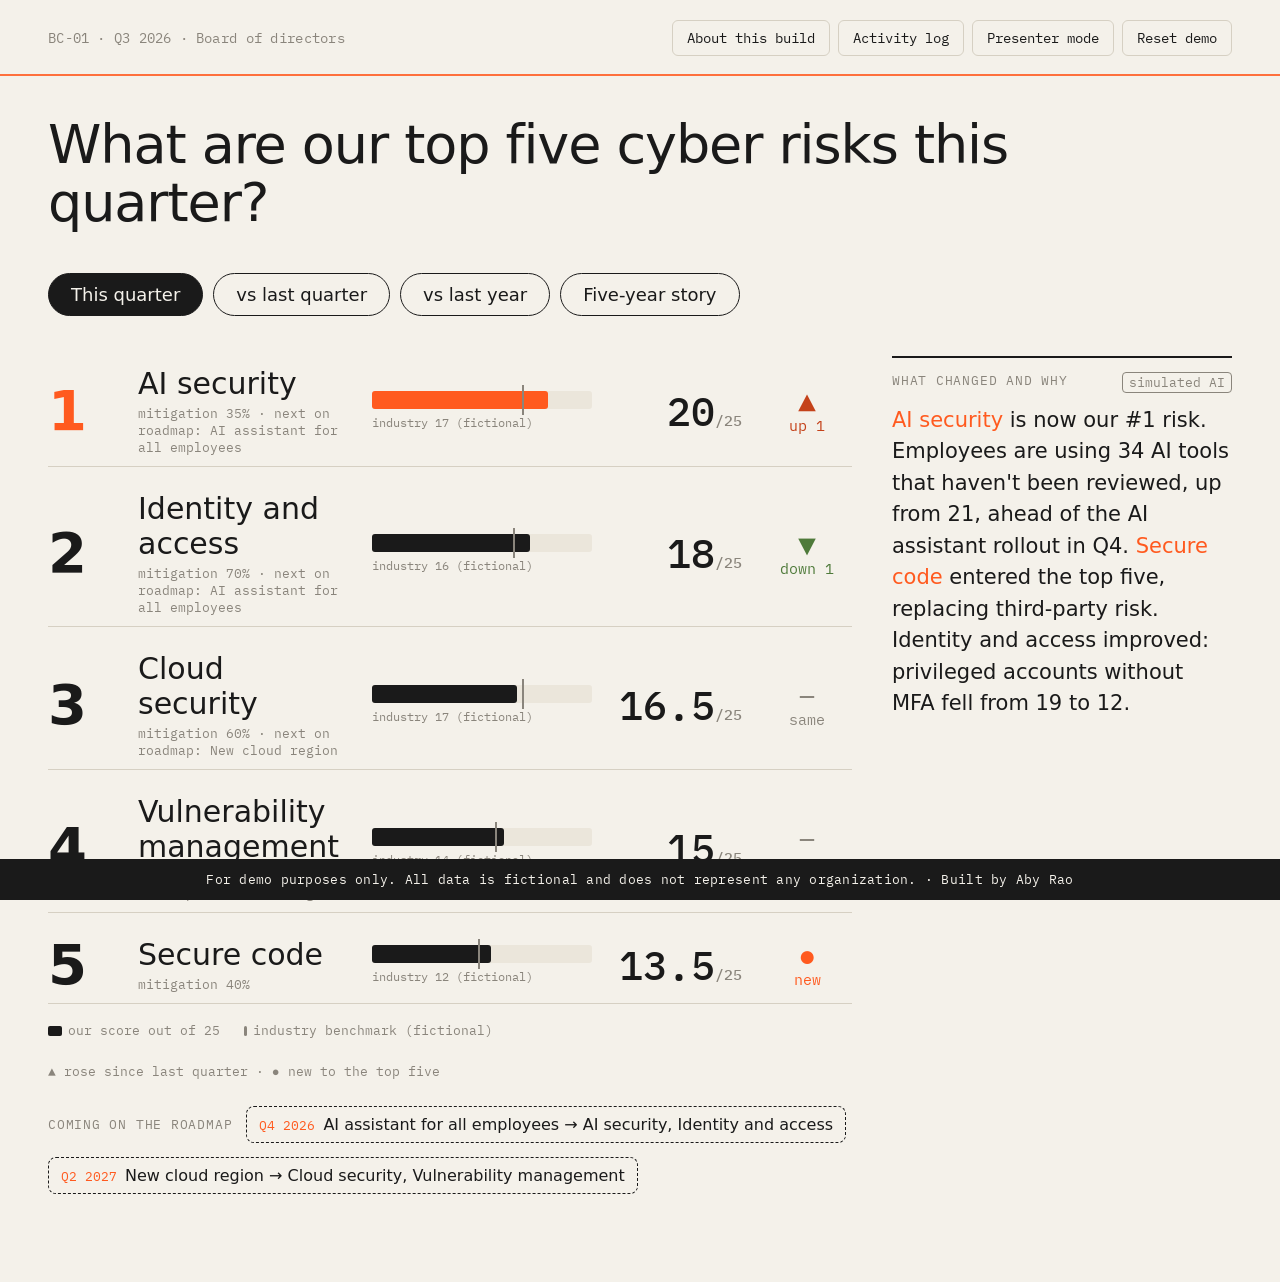
==== BC-01_top5-risk-board-update/index.html @ 69459df3 "Build BC-01 quarterly top 5 risk board update prototype and thumbnail Offline dashboard with four vi" ====
<!doctype html>
<html lang="en">
<head>
  <meta charset="utf-8">
  <meta name="viewport" content="width=device-width, initial-scale=1">
  <title>Top 5 Risk Board Update · BC-01</title>
  <link rel="stylesheet" href="css/styles.css">
</head>
<body>
  <div class="thread" aria-hidden="true"></div>

  <header class="top">
    <div class="meta mono">
      <span>BC-01</span><span class="dot">·</span><span id="quarterNow">Q3 2026</span><span class="dot">·</span><span>Board of directors</span>
    </div>
    <div class="controls">
      <button id="aboutBtn" class="ghost mono">About this build</button>
      <button id="logBtn" class="ghost mono">Activity log</button>
      <button id="presenterBtn" class="ghost mono" aria-pressed="false">Presenter mode</button>
      <button id="resetBtn" class="ghost mono">Reset demo</button>
    </div>
  </header>

  <main>
    <h1 id="question">What are our top five cyber risks this quarter?</h1>

    <nav class="views" role="tablist" aria-label="Time period">
      <button class="view on" data-view="now" role="tab">This quarter</button>
      <button class="view" data-view="lastq" role="tab">vs last quarter</button>
      <button class="view" data-view="lasty" role="tab">vs last year</button>
      <button class="view" data-view="five" role="tab">Five-year story</button>
    </nav>

    <section id="stage" class="stage" aria-live="polite"></section>

    <aside id="summary" class="summary">
      <div class="summary-head mono"><span>What changed and why</span><span class="tag">simulated AI</span></div>
      <p id="summaryText"></p>
    </aside>
  </main>

  <aside id="drawer" class="drawer" aria-hidden="true">
    <button class="close ghost mono" data-close="drawer">Close</button>
    <div id="drawerBody"></div>
  </aside>

  <aside id="about" class="drawer" aria-hidden="true">
    <button class="close ghost mono" data-close="about">Close</button>
    <div id="aboutBody"></div>
  </aside>

  <aside id="log" class="log" aria-hidden="true">
    <div class="mono log-head">Activity log</div>
    <ol id="logList"></ol>
  </aside>

  <footer class="foot mono">
    For demo purposes only. All data is fictional and does not represent any organization. · Built by Aby Rao
  </footer>

  <script src="js/data.js"></script>
  <script src="js/app.js"></script>
</body>
</html>
---- BC-01_top5-risk-board-update/css/styles.css ----
@font-face { font-family: "Space Grotesk"; font-weight: 400; src: url("../assets/fonts/space-grotesk-latin-400-normal.woff2") format("woff2"); }
@font-face { font-family: "Space Grotesk"; font-weight: 500; src: url("../assets/fonts/space-grotesk-latin-500-normal.woff2") format("woff2"); }
@font-face { font-family: "Space Grotesk"; font-weight: 700; src: url("../assets/fonts/space-grotesk-latin-700-normal.woff2") format("woff2"); }
@font-face { font-family: "IBM Plex Mono"; font-weight: 400; src: url("../assets/fonts/ibm-plex-mono-latin-400-normal.woff2") format("woff2"); }
@font-face { font-family: "IBM Plex Mono"; font-weight: 500; src: url("../assets/fonts/ibm-plex-mono-latin-500-normal.woff2") format("woff2"); }

:root {
  --paper: #F4F1EA; --paper-2: #EBE6DB; --ink: #1A1A1A; --orange: #FF5A1F;
  --pencil: #8A857C; --line: #D6D0C3; --good: #4E7A3A; --bad: #C4421A;
  --sans: "Space Grotesk", system-ui, sans-serif; --mono: "IBM Plex Mono", ui-monospace, monospace;
  --scale: 1;
}
* { box-sizing: border-box; }
html, body { margin: 0; background: var(--paper); color: var(--ink); font-family: var(--sans); }
body { min-height: 100vh; font-size: calc(20px * var(--scale)); padding-bottom: 64px; }
.mono { font-family: var(--mono); }
button { font: inherit; color: inherit; cursor: pointer; }
.ghost { background: transparent; border: 1px solid var(--line); border-radius: 6px; padding: 8px 14px; font-size: 14px; }
.ghost:hover { border-color: var(--ink); }
.ghost[aria-pressed="true"] { background: var(--ink); color: var(--paper); border-color: var(--ink); }

.thread { position: fixed; left: 0; right: 0; top: 74px; height: 2px; background: var(--orange); opacity: .85; }

.top { display: flex; justify-content: space-between; align-items: center; padding: 20px 48px; gap: 16px; flex-wrap: wrap; }
.meta { font-size: 14px; color: var(--pencil); letter-spacing: .02em; }
.meta .dot { margin: 0 8px; }
.controls { display: flex; gap: 8px; flex-wrap: wrap; }

main { max-width: 1500px; margin: 0 auto; padding: 40px 48px 24px; display: grid; grid-template-columns: minmax(0, 1fr) 340px; gap: 40px; align-items: start; }
h1 { grid-column: 1 / -1; margin: 0; font-weight: 500; font-size: calc(54px * var(--scale)); line-height: 1.08; letter-spacing: -.02em; max-width: 1100px; }
.views { grid-column: 1 / -1; display: flex; gap: 10px; flex-wrap: wrap; }
.view { background: transparent; border: 1.5px solid var(--ink); border-radius: 999px; padding: 10px 22px; font-size: calc(18px * var(--scale)); }
.view.on { background: var(--ink); color: var(--paper); }
.view:hover:not(.on) { background: var(--paper-2); }

.stage { min-height: 560px; }
.summary { border-top: 2px solid var(--ink); padding-top: 14px; }
.summary-head { display: flex; justify-content: space-between; font-size: 13px; color: var(--pencil); text-transform: uppercase; letter-spacing: .06em; }
.tag { border: 1px solid var(--pencil); border-radius: 4px; padding: 1px 6px; text-transform: none; letter-spacing: 0; }
.summary p { font-size: calc(21px * var(--scale)); line-height: 1.5; margin: 12px 0 0; }
.summary p b { color: var(--orange); font-weight: 500; }

/* This quarter: ranked rows */
.rows { display: flex; flex-direction: column; gap: 14px; }
.row { display: grid; grid-template-columns: 70px minmax(0, 1fr) 220px 130px 90px; align-items: center; gap: 20px;
  background: transparent; border: 0; border-bottom: 1px solid var(--line); padding: 10px 0; text-align: left; width: 100%;
  opacity: 0; transform: translateY(12px); animation: rise .5s ease forwards; }
.row:hover { background: var(--paper-2); }
.row .rank { font-size: calc(56px * var(--scale)); font-weight: 700; line-height: 1; }
.row.top .rank { color: var(--orange); }
.row .name { font-size: calc(30px * var(--scale)); font-weight: 500; }
.row .sub { font-family: var(--mono); font-size: 13px; color: var(--pencil); margin-top: 4px; }
.row .score { font-family: var(--mono); font-size: calc(40px * var(--scale)); font-weight: 500; text-align: right; }
.row .score small { font-size: 15px; color: var(--pencil); }
.trend { font-family: var(--mono); font-size: 15px; text-align: center; }
.trend .arrow { display: block; font-size: 30px; line-height: 1; }
.up { color: var(--bad); } .down { color: var(--good); } .flat { color: var(--pencil); } .new { color: var(--orange); }
@keyframes rise { to { opacity: 1; transform: none; } }

.bench { position: relative; height: 18px; background: var(--paper-2); border-radius: 3px; }
.bench .fill { position: absolute; left: 0; top: 0; bottom: 0; background: var(--ink); border-radius: 3px; width: 0; transition: width .8s ease; }
.row.top .bench .fill { background: var(--orange); }
.bench .tick { position: absolute; top: -6px; bottom: -6px; width: 2px; background: var(--pencil); }
.bench-label { font-family: var(--mono); font-size: 12px; color: var(--pencil); margin-top: 6px; }

.legend { display: flex; gap: 24px; font-family: var(--mono); font-size: 13px; color: var(--pencil); margin-top: 18px; flex-wrap: wrap; }
.legend i { display: inline-block; width: 14px; height: 10px; vertical-align: middle; margin-right: 6px; border-radius: 2px; }

.upcoming { margin-top: 26px; display: flex; gap: 14px; flex-wrap: wrap; align-items: center; }
.upcoming .label { font-family: var(--mono); font-size: 13px; color: var(--pencil); text-transform: uppercase; letter-spacing: .06em; }
.chip { border: 1.5px dashed var(--ink); border-radius: 8px; padding: 8px 12px; font-size: 16px; }
.chip .mono { color: var(--orange); font-size: 13px; margin-right: 8px; }

/* SVG charts */
svg { overflow: visible; }
svg text { font-family: var(--sans); fill: var(--ink); }
svg .mono { font-family: var(--mono); }
.draw { stroke-dasharray: 2000; stroke-dashoffset: 2000; animation: draw 1.2s ease forwards; }
@keyframes draw { to { stroke-dashoffset: 0; } }
.fade { opacity: 0; animation: fadein .6s ease forwards; }
@keyframes fadein { to { opacity: 1; } }
.clickable { cursor: pointer; }
.clickable:hover text { text-decoration: underline; }

.play { display: flex; align-items: center; gap: 16px; margin-bottom: 8px; }
.play button { background: var(--orange); color: #fff; border: 0; border-radius: 999px; padding: 10px 22px; font-size: 18px; }
.play .mono { font-size: 15px; color: var(--pencil); }

/* Drawers */
.drawer { position: fixed; top: 0; right: 0; bottom: 0; width: min(640px, 92vw); background: var(--paper); border-left: 2px solid var(--ink);
  padding: 36px 40px 90px; overflow-y: auto; transform: translateX(105%); transition: transform .35s ease; z-index: 20; }
.drawer.open { transform: none; }
.drawer .close { position: absolute; top: 20px; right: 24px; }
.drawer h2 { font-size: 40px; font-weight: 500; margin: 20px 0 4px; letter-spacing: -.01em; }
.drawer h3 { font-family: var(--mono); font-size: 13px; font-weight: 500; color: var(--pencil); text-transform: uppercase; letter-spacing: .06em; margin: 30px 0 10px; }
.big { font-family: var(--mono); font-size: 72px; font-weight: 500; line-height: 1; }
.big small { font-size: 22px; color: var(--pencil); }
.why { margin-top: 14px; }
.why summary { cursor: pointer; font-family: var(--mono); font-size: 15px; color: var(--orange); }
.why div { background: var(--paper-2); padding: 14px 16px; border-radius: 6px; margin-top: 8px; font-size: 17px; line-height: 1.5; }
.ind { display: grid; grid-template-columns: 1fr auto; gap: 6px 16px; align-items: baseline; padding: 10px 0; border-bottom: 1px solid var(--line); font-size: 18px; }
.ind .v { font-family: var(--mono); font-size: 26px; }
.ind .d { grid-column: 1 / -1; font-family: var(--mono); font-size: 13px; }
.ring { display: flex; align-items: center; gap: 18px; font-size: 17px; }
.ms { border-left: 3px solid var(--orange); padding: 6px 12px; margin: 8px 0; font-size: 17px; }
.ms .mono { color: var(--pencil); font-size: 13px; display: block; }
.src { font-family: var(--mono); font-size: 12px; color: var(--pencil); margin-top: 26px; }
.check { font-size: 17px; padding: 6px 0; }
.check .ok { color: var(--good); font-family: var(--mono); margin-right: 8px; }
.check .no { color: var(--bad); font-family: var(--mono); margin-right: 8px; }

.log { position: fixed; left: 24px; bottom: 60px; width: 380px; max-height: 300px; overflow-y: auto; background: var(--paper);
  border: 1.5px solid var(--ink); border-radius: 8px; padding: 14px 16px; display: none; z-index: 15; }
.log.open { display: block; }
.log-head { font-size: 13px; color: var(--pencil); text-transform: uppercase; letter-spacing: .06em; margin-bottom: 8px; }
.log ol { margin: 0; padding-left: 0; list-style: none; font-family: var(--mono); font-size: 13px; }
.log li { padding: 4px 0; border-bottom: 1px dotted var(--line); }
.log li span { color: var(--pencil); margin-right: 8px; }

.foot { position: fixed; left: 0; right: 0; bottom: 0; background: var(--ink); color: var(--paper); text-align: center;
  font-size: 13px; padding: 12px 20px; z-index: 30; letter-spacing: .02em; }

/* Presenter mode */
body.presenter { --scale: 1.12; }
body.presenter #aboutBtn, body.presenter #logBtn { display: none; }
body.presenter .log { display: none !important; }
body.presenter main { grid-template-columns: minmax(0, 1fr) 360px; max-width: 1700px; }

@media (max-width: 1100px) {
  main { grid-template-columns: 1fr; }
  .row { grid-template-columns: 50px minmax(0, 1fr) 90px; }
  .row .benchcell, .row .trend { display: none; }
}
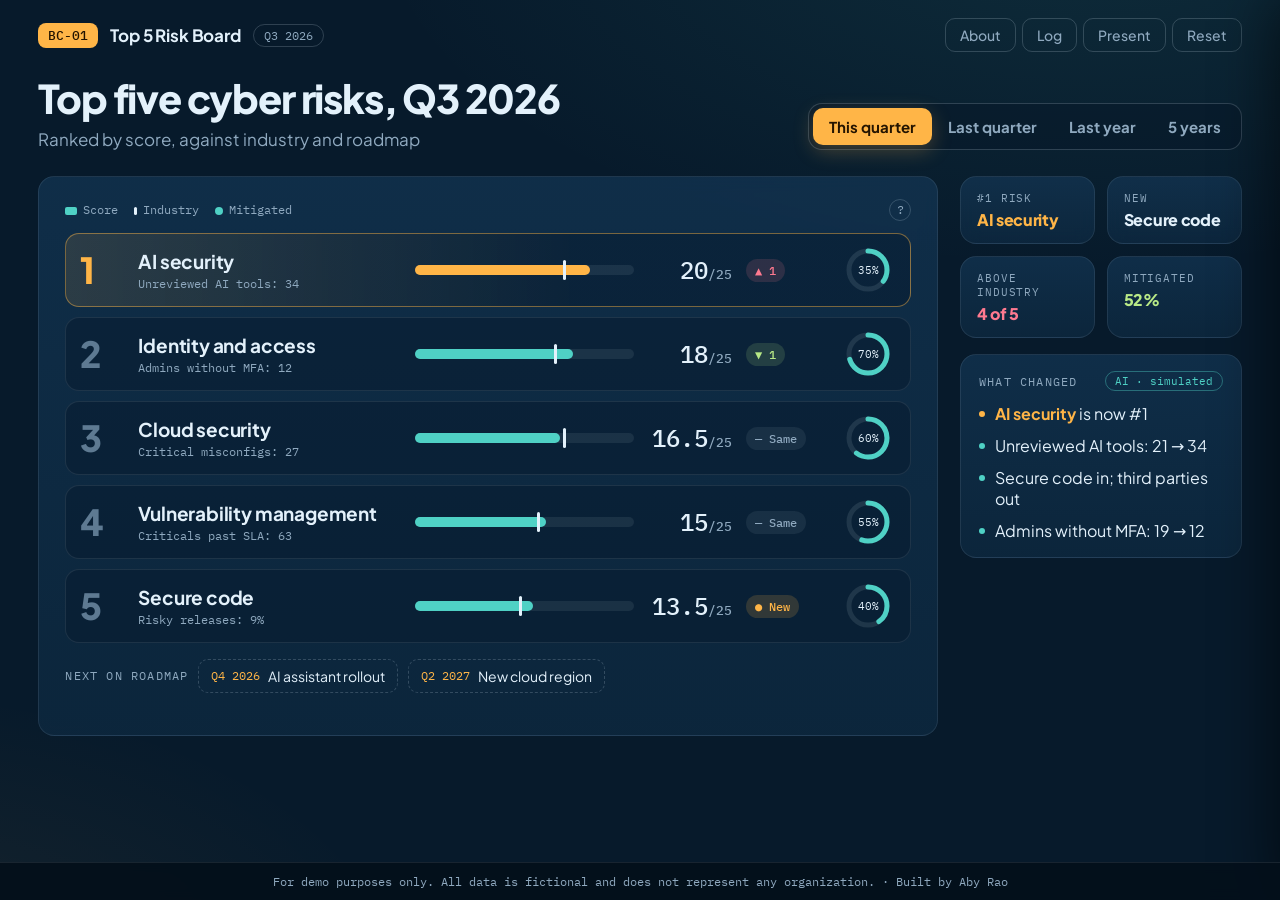
==== commit 5657c8cf: "Restyle BC-01 to the updated prototype template Visual scheme 8 (Ocean Depth), concise labels with h" ====
--- a/BC-01_top5-risk-board-update/index.html
+++ b/BC-01_top5-risk-board-update/index.html
@@ -3,56 +3,69 @@
 <head>
   <meta charset="utf-8">
   <meta name="viewport" content="width=device-width, initial-scale=1">
-  <title>Top 5 Risk Board Update · BC-01</title>
+  <title>Top 5 Risk Board · BC-01</title>
   <link rel="stylesheet" href="css/styles.css">
 </head>
 <body>
-  <div class="thread" aria-hidden="true"></div>
-
-  <header class="top">
-    <div class="meta mono">
-      <span>BC-01</span><span class="dot">·</span><span id="quarterNow">Q3 2026</span><span class="dot">·</span><span>Board of directors</span>
+  <header class="bar">
+    <div class="brand">
+      <span class="badge mono">BC-01</span>
+      <span class="brand-name">Top 5 Risk Board</span>
+      <span class="pill mono" id="quarterNow" data-tip="Current reporting quarter">Q3 2026</span>
     </div>
-    <div class="controls">
-      <button id="aboutBtn" class="ghost mono">About this build</button>
-      <button id="logBtn" class="ghost mono">Activity log</button>
-      <button id="presenterBtn" class="ghost mono" aria-pressed="false">Presenter mode</button>
-      <button id="resetBtn" class="ghost mono">Reset demo</button>
+    <div class="tools">
+      <button id="aboutBtn" class="tool" data-tip="Checks, guardrails, and the AI off switch">About</button>
+      <button id="logBtn" class="tool" data-tip="Every action taken in this session">Log</button>
+      <button id="presenterBtn" class="tool" aria-pressed="false" data-tip="Larger view for the room (hides About and Log)">Present</button>
+      <button id="resetBtn" class="tool" data-tip="Start the demo over">Reset</button>
     </div>
   </header>
 
-  <main>
-    <h1 id="question">What are our top five cyber risks this quarter?</h1>
+  <main class="layout">
+    <section class="head">
+      <div>
+        <h1 id="question">Top five cyber risks, Q3 2026</h1>
+        <p id="subhead" class="subhead"></p>
+      </div>
+      <nav class="seg" role="tablist" aria-label="Time period">
+        <span class="seg-ind" aria-hidden="true"></span>
+        <button class="seg-btn on" data-view="now" role="tab" data-tip="Shortcut: 1">This quarter</button>
+        <button class="seg-btn" data-view="lastq" role="tab" data-tip="Compare with Q2 2026 · Shortcut: 2">Last quarter</button>
+        <button class="seg-btn" data-view="lasty" role="tab" data-tip="Compare with Q3 2025 · Shortcut: 3">Last year</button>
+        <button class="seg-btn" data-view="five" role="tab" data-tip="Animated five-year ranking · Shortcut: 4">5 years</button>
+      </nav>
+    </section>
 
-    <nav class="views" role="tablist" aria-label="Time period">
-      <button class="view on" data-view="now" role="tab">This quarter</button>
-      <button class="view" data-view="lastq" role="tab">vs last quarter</button>
-      <button class="view" data-view="lasty" role="tab">vs last year</button>
-      <button class="view" data-view="five" role="tab">Five-year story</button>
-    </nav>
+    <section id="stage" class="card stage" aria-live="polite"></section>
 
-    <section id="stage" class="stage" aria-live="polite"></section>
-
-    <aside id="summary" class="summary">
-      <div class="summary-head mono"><span>What changed and why</span><span class="tag">simulated AI</span></div>
-      <p id="summaryText"></p>
+    <aside class="side">
+      <div id="kpis" class="kpis"></div>
+      <div class="card ai">
+        <div class="ai-head">
+          <span class="eyebrow">What changed</span>
+          <span class="tag mono" data-tip="Written by simulated AI from the data on screen. Turn it off in About.">AI · simulated</span>
+        </div>
+        <ul id="summary" class="ai-list"></ul>
+      </div>
     </aside>
   </main>
 
   <aside id="drawer" class="drawer" aria-hidden="true">
-    <button class="close ghost mono" data-close="drawer">Close</button>
+    <button class="tool close" data-close="drawer">Close</button>
     <div id="drawerBody"></div>
   </aside>
 
   <aside id="about" class="drawer" aria-hidden="true">
-    <button class="close ghost mono" data-close="about">Close</button>
+    <button class="tool close" data-close="about">Close</button>
     <div id="aboutBody"></div>
   </aside>
 
-  <aside id="log" class="log" aria-hidden="true">
-    <div class="mono log-head">Activity log</div>
+  <aside id="log" class="log card" aria-hidden="true">
+    <div class="eyebrow">Activity log</div>
     <ol id="logList"></ol>
   </aside>
+
+  <div id="tip" class="tip" role="tooltip" aria-hidden="true"></div>
 
   <footer class="foot mono">
     For demo purposes only. All data is fictional and does not represent any organization. · Built by Aby Rao
--- a/BC-01_top5-risk-board-update/css/styles.css
+++ b/BC-01_top5-risk-board-update/css/styles.css
@@ -1,133 +1,188 @@
-@font-face { font-family: "Space Grotesk"; font-weight: 400; src: url("../assets/fonts/space-grotesk-latin-400-normal.woff2") format("woff2"); }
-@font-face { font-family: "Space Grotesk"; font-weight: 500; src: url("../assets/fonts/space-grotesk-latin-500-normal.woff2") format("woff2"); }
-@font-face { font-family: "Space Grotesk"; font-weight: 700; src: url("../assets/fonts/space-grotesk-latin-700-normal.woff2") format("woff2"); }
+/* Visual scheme 8 · Ocean Depth */
+@font-face { font-family: "Plus Jakarta Sans"; font-weight: 400; src: url("../assets/fonts/plus-jakarta-sans-latin-400-normal.woff2") format("woff2"); }
+@font-face { font-family: "Plus Jakarta Sans"; font-weight: 500; src: url("../assets/fonts/plus-jakarta-sans-latin-500-normal.woff2") format("woff2"); }
+@font-face { font-family: "Plus Jakarta Sans"; font-weight: 700; src: url("../assets/fonts/plus-jakarta-sans-latin-700-normal.woff2") format("woff2"); }
+@font-face { font-family: "Plus Jakarta Sans"; font-weight: 800; src: url("../assets/fonts/plus-jakarta-sans-latin-800-normal.woff2") format("woff2"); }
 @font-face { font-family: "IBM Plex Mono"; font-weight: 400; src: url("../assets/fonts/ibm-plex-mono-latin-400-normal.woff2") format("woff2"); }
 @font-face { font-family: "IBM Plex Mono"; font-weight: 500; src: url("../assets/fonts/ibm-plex-mono-latin-500-normal.woff2") format("woff2"); }
 
 :root {
-  --paper: #F4F1EA; --paper-2: #EBE6DB; --ink: #1A1A1A; --orange: #FF5A1F;
-  --pencil: #8A857C; --line: #D6D0C3; --good: #4E7A3A; --bad: #C4421A;
-  --sans: "Space Grotesk", system-ui, sans-serif; --mono: "IBM Plex Mono", ui-monospace, monospace;
-  --scale: 1;
+  --bg: #071A2B; --surface: #0E2A42; --surface-2: #133553; --line: rgba(227, 241, 251, .09); --line-2: rgba(227, 241, 251, .18);
+  --text: #E3F1FB; --muted: #8FA9BF; --dim: #5E7A92;
+  --accent: #FFB547; --second: #4FD1C5; --bad: #FF7A90; --good: #B8E986;
+  --sans: "Plus Jakarta Sans", system-ui, sans-serif; --mono: "IBM Plex Mono", ui-monospace, monospace;
+  --r: 16px; --scale: 1;
 }
 * { box-sizing: border-box; }
-html, body { margin: 0; background: var(--paper); color: var(--ink); font-family: var(--sans); }
-body { min-height: 100vh; font-size: calc(20px * var(--scale)); padding-bottom: 64px; }
+html, body { margin: 0; background: var(--bg); color: var(--text); font-family: var(--sans); }
+body { min-height: 100vh; padding-bottom: 60px;
+  background-image: radial-gradient(1200px 600px at 85% -10%, rgba(79, 209, 197, .10), transparent 60%),
+                    radial-gradient(900px 500px at -10% 110%, rgba(255, 181, 71, .07), transparent 60%);
+  background-attachment: fixed; }
 .mono { font-family: var(--mono); }
 button { font: inherit; color: inherit; cursor: pointer; }
-.ghost { background: transparent; border: 1px solid var(--line); border-radius: 6px; padding: 8px 14px; font-size: 14px; }
-.ghost:hover { border-color: var(--ink); }
-.ghost[aria-pressed="true"] { background: var(--ink); color: var(--paper); border-color: var(--ink); }
+:focus-visible { outline: 2px solid var(--second); outline-offset: 3px; border-radius: 8px; }
 
-.thread { position: fixed; left: 0; right: 0; top: 74px; height: 2px; background: var(--orange); opacity: .85; }
+.card { background: linear-gradient(180deg, rgba(19, 53, 83, .75), rgba(14, 42, 66, .75)); border: 1px solid var(--line);
+  border-radius: var(--r); backdrop-filter: blur(8px); }
+.eyebrow { font-family: var(--mono); font-size: 12px; letter-spacing: .1em; text-transform: uppercase; color: var(--muted); }
+.tag { font-size: 11px; color: var(--second); border: 1px solid rgba(79, 209, 197, .4); border-radius: 999px; padding: 2px 9px; cursor: help; }
 
-.top { display: flex; justify-content: space-between; align-items: center; padding: 20px 48px; gap: 16px; flex-wrap: wrap; }
-.meta { font-size: 14px; color: var(--pencil); letter-spacing: .02em; }
-.meta .dot { margin: 0 8px; }
-.controls { display: flex; gap: 8px; flex-wrap: wrap; }
+/* Top bar */
+.bar { display: flex; justify-content: space-between; align-items: center; padding: 18px clamp(20px, 3vw, 48px); gap: 16px; }
+.brand { display: flex; align-items: center; gap: 12px; }
+.badge { background: var(--accent); color: #241400; font-weight: 500; font-size: 13px; padding: 4px 10px; border-radius: 8px; }
+.brand-name { font-weight: 700; font-size: 17px; letter-spacing: -.01em; }
+.pill { font-size: 12px; color: var(--muted); border: 1px solid var(--line-2); border-radius: 999px; padding: 3px 10px; }
+.tools { display: flex; gap: 6px; }
+.tool { background: transparent; border: 1px solid var(--line-2); border-radius: 10px; padding: 7px 14px; font-size: 14px; font-weight: 500;
+  color: var(--muted); transition: all .2s ease; }
+.tool:hover { color: var(--text); border-color: var(--text); background: rgba(227, 241, 251, .05); }
+.tool[aria-pressed="true"] { background: var(--text); color: var(--bg); border-color: var(--text); }
 
-main { max-width: 1500px; margin: 0 auto; padding: 40px 48px 24px; display: grid; grid-template-columns: minmax(0, 1fr) 340px; gap: 40px; align-items: start; }
-h1 { grid-column: 1 / -1; margin: 0; font-weight: 500; font-size: calc(54px * var(--scale)); line-height: 1.08; letter-spacing: -.02em; max-width: 1100px; }
-.views { grid-column: 1 / -1; display: flex; gap: 10px; flex-wrap: wrap; }
-.view { background: transparent; border: 1.5px solid var(--ink); border-radius: 999px; padding: 10px 22px; font-size: calc(18px * var(--scale)); }
-.view.on { background: var(--ink); color: var(--paper); }
-.view:hover:not(.on) { background: var(--paper-2); }
+/* Layout */
+.layout { max-width: 1640px; margin: 0 auto; padding: 8px clamp(20px, 3vw, 48px) 24px; display: grid;
+  grid-template-columns: minmax(0, 1fr) clamp(280px, 22vw, 360px); gap: 22px; }
+.head { grid-column: 1 / -1; display: flex; justify-content: space-between; align-items: flex-end; gap: 24px; flex-wrap: wrap; margin-bottom: 4px; }
+h1 { margin: 0; font-weight: 800; font-size: calc(clamp(32px, 3.1vw, 50px) * var(--scale)); letter-spacing: -.03em; line-height: 1.05; }
+.subhead { margin: 8px 0 0; color: var(--muted); font-size: calc(17px * var(--scale)); }
 
-.stage { min-height: 560px; }
-.summary { border-top: 2px solid var(--ink); padding-top: 14px; }
-.summary-head { display: flex; justify-content: space-between; font-size: 13px; color: var(--pencil); text-transform: uppercase; letter-spacing: .06em; }
-.tag { border: 1px solid var(--pencil); border-radius: 4px; padding: 1px 6px; text-transform: none; letter-spacing: 0; }
-.summary p { font-size: calc(21px * var(--scale)); line-height: 1.5; margin: 12px 0 0; }
-.summary p b { color: var(--orange); font-weight: 500; }
+.seg { position: relative; display: inline-flex; background: rgba(7, 26, 43, .6); border: 1px solid var(--line-2); border-radius: 14px; padding: 4px; }
+.seg-btn { position: relative; z-index: 1; background: transparent; border: 0; padding: 9px 16px; font-size: calc(15px * var(--scale)); font-weight: 600;
+  color: var(--muted); border-radius: 10px; transition: color .25s ease; white-space: nowrap; }
+.seg-btn.on { color: #241400; }
+.seg-btn:hover:not(.on) { color: var(--text); }
+.seg-ind { position: absolute; top: 4px; bottom: 4px; left: 4px; width: 0; background: var(--accent); border-radius: 10px;
+  transition: transform .35s cubic-bezier(.2, .8, .2, 1), width .35s cubic-bezier(.2, .8, .2, 1); box-shadow: 0 6px 20px rgba(255, 181, 71, .25); }
 
-/* This quarter: ranked rows */
-.rows { display: flex; flex-direction: column; gap: 14px; }
-.row { display: grid; grid-template-columns: 70px minmax(0, 1fr) 220px 130px 90px; align-items: center; gap: 20px;
-  background: transparent; border: 0; border-bottom: 1px solid var(--line); padding: 10px 0; text-align: left; width: 100%;
-  opacity: 0; transform: translateY(12px); animation: rise .5s ease forwards; }
-.row:hover { background: var(--paper-2); }
-.row .rank { font-size: calc(56px * var(--scale)); font-weight: 700; line-height: 1; }
-.row.top .rank { color: var(--orange); }
-.row .name { font-size: calc(30px * var(--scale)); font-weight: 500; }
-.row .sub { font-family: var(--mono); font-size: 13px; color: var(--pencil); margin-top: 4px; }
-.row .score { font-family: var(--mono); font-size: calc(40px * var(--scale)); font-weight: 500; text-align: right; }
-.row .score small { font-size: 15px; color: var(--pencil); }
-.trend { font-family: var(--mono); font-size: 15px; text-align: center; }
-.trend .arrow { display: block; font-size: 30px; line-height: 1; }
-.up { color: var(--bad); } .down { color: var(--good); } .flat { color: var(--pencil); } .new { color: var(--orange); }
+.stage { padding: 22px 26px; min-height: 560px; overflow: hidden; position: relative; }
+.stage-top { display: flex; justify-content: space-between; align-items: center; margin-bottom: 12px; gap: 12px; }
+.legend { display: flex; gap: 16px; flex-wrap: wrap; font-family: var(--mono); font-size: 12px; color: var(--muted); }
+.legend i { display: inline-block; width: 12px; height: 8px; border-radius: 2px; margin-right: 6px; vertical-align: middle; }
+.info { width: 22px; height: 22px; border-radius: 50%; border: 1px solid var(--line-2); display: inline-grid; place-items: center;
+  font-family: var(--mono); font-size: 12px; color: var(--muted); cursor: help; background: transparent; padding: 0; }
+
+/* Side column */
+.side { display: flex; flex-direction: column; gap: 16px; min-width: 0; }
+.kpis { display: grid; grid-template-columns: repeat(2, minmax(0, 1fr)); gap: 12px; }
+.kpi { padding: 14px 16px; cursor: help; transition: transform .2s ease, border-color .2s ease; opacity: 0; animation: pop .5s ease forwards; }
+.kpi:hover { transform: translateY(-2px); border-color: var(--line-2); }
+.kpi .k { font-family: var(--mono); font-size: 11px; color: var(--muted); letter-spacing: .08em; text-transform: uppercase; }
+.kpi .v { font-weight: 800; font-size: calc(clamp(15px, 1.25vw, 24px) * var(--scale)); margin-top: 6px; letter-spacing: -.02em; line-height: 1.15; white-space: nowrap; }
+.kpi.wide { grid-column: 1 / -1; }
+.kpi .v.accent { color: var(--accent); } .kpi .v.bad { color: var(--bad); } .kpi .v.good { color: var(--good); }
+.ai { padding: 16px 18px; }
+.ai-head { display: flex; justify-content: space-between; align-items: center; }
+.ai-list { list-style: none; margin: 12px 0 0; padding: 0; display: flex; flex-direction: column; gap: 10px; }
+.ai-list li { display: flex; align-items: flex-start; gap: 10px; font-size: calc(16px * var(--scale)); line-height: 1.35; opacity: 0; animation: pop .4s ease forwards; }
+.ai-list li::before { content: ""; flex: 0 0 6px; height: 6px; margin-top: 8px; border-radius: 50%; background: var(--second); }
+.ai-list li.hl::before { background: var(--accent); }
+.ai-list b { color: var(--accent); font-weight: 700; }
+.ai-off { color: var(--dim); font-size: 15px; }
+@keyframes pop { from { opacity: 0; transform: translateY(6px); } to { opacity: 1; transform: none; } }
+
+/* This quarter: risk cards */
+.rows { display: flex; flex-direction: column; gap: 10px; }
+.rcard { display: grid; grid-template-columns: 52px minmax(0, 1.3fr) minmax(140px, 1fr) 92px 92px 58px; align-items: center; gap: 18px;
+  width: 100%; text-align: left; padding: 14px 18px; background: rgba(7, 26, 43, .45); border: 1px solid var(--line); border-radius: 14px;
+  opacity: 0; transform: translateY(10px); animation: rise .5s cubic-bezier(.2, .8, .2, 1) forwards; transition: border-color .2s, background .2s, transform .2s; }
+.rcard:hover { border-color: var(--line-2); background: rgba(19, 53, 83, .7); transform: translateX(4px); }
+.rcard.top { border-color: rgba(255, 181, 71, .45); background: linear-gradient(90deg, rgba(255, 181, 71, .12), rgba(7, 26, 43, .45) 60%); }
+.rank { font-weight: 800; font-size: calc(36px * var(--scale)); line-height: 1; color: var(--dim); }
+.rcard.top .rank { color: var(--accent); }
+.rname { font-weight: 700; font-size: calc(22px * var(--scale)); letter-spacing: -.01em; overflow: hidden; text-overflow: ellipsis; white-space: nowrap; }
+.rsub { font-family: var(--mono); font-size: 12px; color: var(--muted); margin-top: 3px; }
+.bench { position: relative; height: 10px; background: rgba(227, 241, 251, .08); border-radius: 999px; }
+.bench .fill { position: absolute; inset: 0 auto 0 0; width: 0; border-radius: 999px; background: var(--second); transition: width .9s cubic-bezier(.2, .8, .2, 1); }
+.rcard.top .bench .fill { background: var(--accent); }
+.bench .tick { position: absolute; top: -5px; bottom: -5px; width: 3px; margin-left: -1px; border-radius: 2px; background: var(--text); }
+.rscore { font-family: var(--mono); font-weight: 500; font-size: calc(28px * var(--scale)); text-align: right; white-space: nowrap; }
+.rscore small { font-size: 13px; color: var(--muted); }
+.chip { display: inline-flex; align-items: center; justify-content: center; gap: 4px; font-family: var(--mono); font-size: 12px; font-weight: 500;
+  border-radius: 999px; padding: 4px 9px; white-space: nowrap; }
+.chip.up { background: rgba(255, 122, 144, .14); color: var(--bad); }
+.chip.down { background: rgba(184, 233, 134, .14); color: var(--good); }
+.chip.flat { background: rgba(227, 241, 251, .07); color: var(--muted); }
+.chip.new { background: rgba(255, 181, 71, .16); color: var(--accent); }
 @keyframes rise { to { opacity: 1; transform: none; } }
 
-.bench { position: relative; height: 18px; background: var(--paper-2); border-radius: 3px; }
-.bench .fill { position: absolute; left: 0; top: 0; bottom: 0; background: var(--ink); border-radius: 3px; width: 0; transition: width .8s ease; }
-.row.top .bench .fill { background: var(--orange); }
-.bench .tick { position: absolute; top: -6px; bottom: -6px; width: 2px; background: var(--pencil); }
-.bench-label { font-family: var(--mono); font-size: 12px; color: var(--pencil); margin-top: 6px; }
+.roadmap { display: flex; gap: 10px; align-items: center; margin-top: 16px; flex-wrap: wrap; }
+.rm { display: inline-flex; gap: 8px; align-items: center; border: 1px dashed var(--line-2); border-radius: 10px; padding: 7px 12px; font-size: 14px; cursor: help; }
+.rm .mono { color: var(--accent); font-size: 12px; }
 
-.legend { display: flex; gap: 24px; font-family: var(--mono); font-size: 13px; color: var(--pencil); margin-top: 18px; flex-wrap: wrap; }
-.legend i { display: inline-block; width: 14px; height: 10px; vertical-align: middle; margin-right: 6px; border-radius: 2px; }
-
-.upcoming { margin-top: 26px; display: flex; gap: 14px; flex-wrap: wrap; align-items: center; }
-.upcoming .label { font-family: var(--mono); font-size: 13px; color: var(--pencil); text-transform: uppercase; letter-spacing: .06em; }
-.chip { border: 1.5px dashed var(--ink); border-radius: 8px; padding: 8px 12px; font-size: 16px; }
-.chip .mono { color: var(--orange); font-size: 13px; margin-right: 8px; }
-
-/* SVG charts */
-svg { overflow: visible; }
-svg text { font-family: var(--sans); fill: var(--ink); }
+/* SVG */
+svg { display: block; }
+svg text { font-family: var(--sans); fill: var(--text); }
 svg .mono { font-family: var(--mono); }
-.draw { stroke-dasharray: 2000; stroke-dashoffset: 2000; animation: draw 1.2s ease forwards; }
+.draw { stroke-dasharray: 2400; stroke-dashoffset: 2400; animation: draw 1.2s cubic-bezier(.2, .8, .2, 1) forwards; }
 @keyframes draw { to { stroke-dashoffset: 0; } }
 .fade { opacity: 0; animation: fadein .6s ease forwards; }
 @keyframes fadein { to { opacity: 1; } }
-.clickable { cursor: pointer; }
-.clickable:hover text { text-decoration: underline; }
+.hot { cursor: pointer; }
+.hot:hover polyline, .hot:hover line { filter: brightness(1.25); }
 
-.play { display: flex; align-items: center; gap: 16px; margin-bottom: 8px; }
-.play button { background: var(--orange); color: #fff; border: 0; border-radius: 999px; padding: 10px 22px; font-size: 18px; }
-.play .mono { font-size: 15px; color: var(--pencil); }
+.play { display: flex; align-items: center; gap: 14px; }
+.play button { background: var(--accent); color: #241400; border: 0; border-radius: 12px; padding: 9px 18px; font-weight: 700; font-size: 15px;
+  box-shadow: 0 8px 24px rgba(255, 181, 71, .25); transition: transform .15s; }
+.play button:hover { transform: translateY(-1px); }
+.play .mono { font-size: 14px; color: var(--muted); }
 
 /* Drawers */
-.drawer { position: fixed; top: 0; right: 0; bottom: 0; width: min(640px, 92vw); background: var(--paper); border-left: 2px solid var(--ink);
-  padding: 36px 40px 90px; overflow-y: auto; transform: translateX(105%); transition: transform .35s ease; z-index: 20; }
+.drawer { position: fixed; top: 0; right: 0; bottom: 0; width: min(560px, 94vw); background: #0B2236; border-left: 1px solid var(--line-2);
+  padding: 30px 34px 90px; overflow-y: auto; transform: translateX(105%); transition: transform .4s cubic-bezier(.2, .8, .2, 1); z-index: 20;
+  box-shadow: -30px 0 60px rgba(0, 0, 0, .35); }
 .drawer.open { transform: none; }
-.drawer .close { position: absolute; top: 20px; right: 24px; }
-.drawer h2 { font-size: 40px; font-weight: 500; margin: 20px 0 4px; letter-spacing: -.01em; }
-.drawer h3 { font-family: var(--mono); font-size: 13px; font-weight: 500; color: var(--pencil); text-transform: uppercase; letter-spacing: .06em; margin: 30px 0 10px; }
-.big { font-family: var(--mono); font-size: 72px; font-weight: 500; line-height: 1; }
-.big small { font-size: 22px; color: var(--pencil); }
-.why { margin-top: 14px; }
-.why summary { cursor: pointer; font-family: var(--mono); font-size: 15px; color: var(--orange); }
-.why div { background: var(--paper-2); padding: 14px 16px; border-radius: 6px; margin-top: 8px; font-size: 17px; line-height: 1.5; }
-.ind { display: grid; grid-template-columns: 1fr auto; gap: 6px 16px; align-items: baseline; padding: 10px 0; border-bottom: 1px solid var(--line); font-size: 18px; }
-.ind .v { font-family: var(--mono); font-size: 26px; }
-.ind .d { grid-column: 1 / -1; font-family: var(--mono); font-size: 13px; }
-.ring { display: flex; align-items: center; gap: 18px; font-size: 17px; }
-.ms { border-left: 3px solid var(--orange); padding: 6px 12px; margin: 8px 0; font-size: 17px; }
-.ms .mono { color: var(--pencil); font-size: 13px; display: block; }
-.src { font-family: var(--mono); font-size: 12px; color: var(--pencil); margin-top: 26px; }
-.check { font-size: 17px; padding: 6px 0; }
-.check .ok { color: var(--good); font-family: var(--mono); margin-right: 8px; }
-.check .no { color: var(--bad); font-family: var(--mono); margin-right: 8px; }
+.close { position: absolute; top: 20px; right: 22px; }
+.drawer h2 { font-size: 32px; font-weight: 800; margin: 14px 0 2px; letter-spacing: -.02em; }
+.drawer h3 { font-family: var(--mono); font-size: 12px; font-weight: 500; color: var(--muted); text-transform: uppercase; letter-spacing: .1em; margin: 26px 0 10px; }
+.big { font-family: var(--mono); font-size: 60px; font-weight: 500; line-height: 1; }
+.big small { font-size: 18px; color: var(--muted); }
+.dmeta { font-family: var(--mono); font-size: 13px; color: var(--muted); }
+.why { margin-top: 12px; background: rgba(227, 241, 251, .05); border: 1px solid var(--line); border-radius: 12px; padding: 12px 14px; font-size: 15px; line-height: 1.5; }
+.why .formula { font-family: var(--mono); font-size: 17px; color: var(--accent); }
+.vs { display: grid; grid-template-columns: 90px 1fr 44px; gap: 12px; align-items: center; margin: 8px 0; font-size: 15px; }
+.vs .t { height: 10px; background: rgba(227, 241, 251, .08); border-radius: 999px; overflow: hidden; }
+.vs .t span { display: block; height: 100%; border-radius: 999px; }
+.ind { display: grid; grid-template-columns: 1fr auto auto; gap: 12px; align-items: center; padding: 10px 0; border-bottom: 1px solid var(--line); font-size: 16px; }
+.ind .lab { cursor: help; text-decoration: underline dotted var(--dim); text-underline-offset: 4px; }
+.ind .v { font-family: var(--mono); font-size: 22px; }
+.ring { display: flex; align-items: center; gap: 16px; font-size: 15px; }
+.mstone { display: flex; gap: 10px; align-items: baseline; padding: 7px 0; font-size: 15px; border-bottom: 1px solid var(--line); cursor: help; }
+.mstone .mono { color: var(--accent); font-size: 12px; min-width: 64px; }
+.mstone.up .mono { color: var(--second); }
+.checks { display: flex; flex-direction: column; gap: 8px; }
+.check { display: flex; gap: 10px; align-items: center; font-size: 15px; cursor: help; }
+.check .ok { color: var(--good); font-family: var(--mono); font-size: 12px; border: 1px solid rgba(184, 233, 134, .4); border-radius: 6px; padding: 1px 6px; }
+.check .no { color: var(--bad); font-family: var(--mono); font-size: 12px; border: 1px solid rgba(255, 122, 144, .4); border-radius: 6px; padding: 1px 6px; }
+.guards { display: flex; flex-wrap: wrap; gap: 8px; }
+.guard { border: 1px solid var(--line-2); border-radius: 999px; padding: 6px 12px; font-size: 14px; font-weight: 600; cursor: help; background: rgba(227, 241, 251, .04); }
+.guard::before { content: "✓ "; color: var(--good); }
+.switch { margin-top: 4px; }
 
-.log { position: fixed; left: 24px; bottom: 60px; width: 380px; max-height: 300px; overflow-y: auto; background: var(--paper);
-  border: 1.5px solid var(--ink); border-radius: 8px; padding: 14px 16px; display: none; z-index: 15; }
+.log { position: fixed; left: 24px; bottom: 58px; width: 340px; max-height: 280px; overflow-y: auto; padding: 14px 16px; display: none; z-index: 15; }
 .log.open { display: block; }
-.log-head { font-size: 13px; color: var(--pencil); text-transform: uppercase; letter-spacing: .06em; margin-bottom: 8px; }
-.log ol { margin: 0; padding-left: 0; list-style: none; font-family: var(--mono); font-size: 13px; }
-.log li { padding: 4px 0; border-bottom: 1px dotted var(--line); }
-.log li span { color: var(--pencil); margin-right: 8px; }
+.log ol { list-style: none; margin: 8px 0 0; padding: 0; font-family: var(--mono); font-size: 12px; }
+.log li { padding: 5px 0; border-bottom: 1px solid var(--line); }
+.log li span { color: var(--dim); margin-right: 8px; }
 
-.foot { position: fixed; left: 0; right: 0; bottom: 0; background: var(--ink); color: var(--paper); text-align: center;
-  font-size: 13px; padding: 12px 20px; z-index: 30; letter-spacing: .02em; }
+.tip { position: fixed; z-index: 50; max-width: 280px; background: #E3F1FB; color: #071A2B; font-size: 13px; line-height: 1.4; font-weight: 500;
+  padding: 8px 11px; border-radius: 10px; pointer-events: none; opacity: 0; transform: translateY(4px); transition: opacity .15s, transform .15s;
+  box-shadow: 0 10px 30px rgba(0, 0, 0, .35); }
+.tip.show { opacity: 1; transform: none; }
 
-/* Presenter mode */
-body.presenter { --scale: 1.12; }
+.foot { position: fixed; left: 0; right: 0; bottom: 0; background: rgba(4, 16, 27, .92); border-top: 1px solid var(--line); color: var(--muted);
+  text-align: center; font-size: 12px; padding: 11px 20px; z-index: 30; backdrop-filter: blur(6px); }
+
+body.presenter { --scale: 1.1; }
+@media (max-width: 1500px) { body.presenter { --scale: 1; } }
 body.presenter #aboutBtn, body.presenter #logBtn { display: none; }
 body.presenter .log { display: none !important; }
-body.presenter main { grid-template-columns: minmax(0, 1fr) 360px; max-width: 1700px; }
 
-@media (max-width: 1100px) {
-  main { grid-template-columns: 1fr; }
-  .row { grid-template-columns: 50px minmax(0, 1fr) 90px; }
-  .row .benchcell, .row .trend { display: none; }
+@media (max-width: 1400px) {
+  .rcard { grid-template-columns: 44px minmax(0, 1.2fr) minmax(110px, 1fr) 84px 84px 52px; gap: 14px; padding: 12px 14px; }
+  .rname { font-size: calc(19px * var(--scale)); }
+  .rscore { font-size: calc(24px * var(--scale)); }
 }
+@media (max-width: 1000px) {
+  .layout { grid-template-columns: 1fr; }
+}
